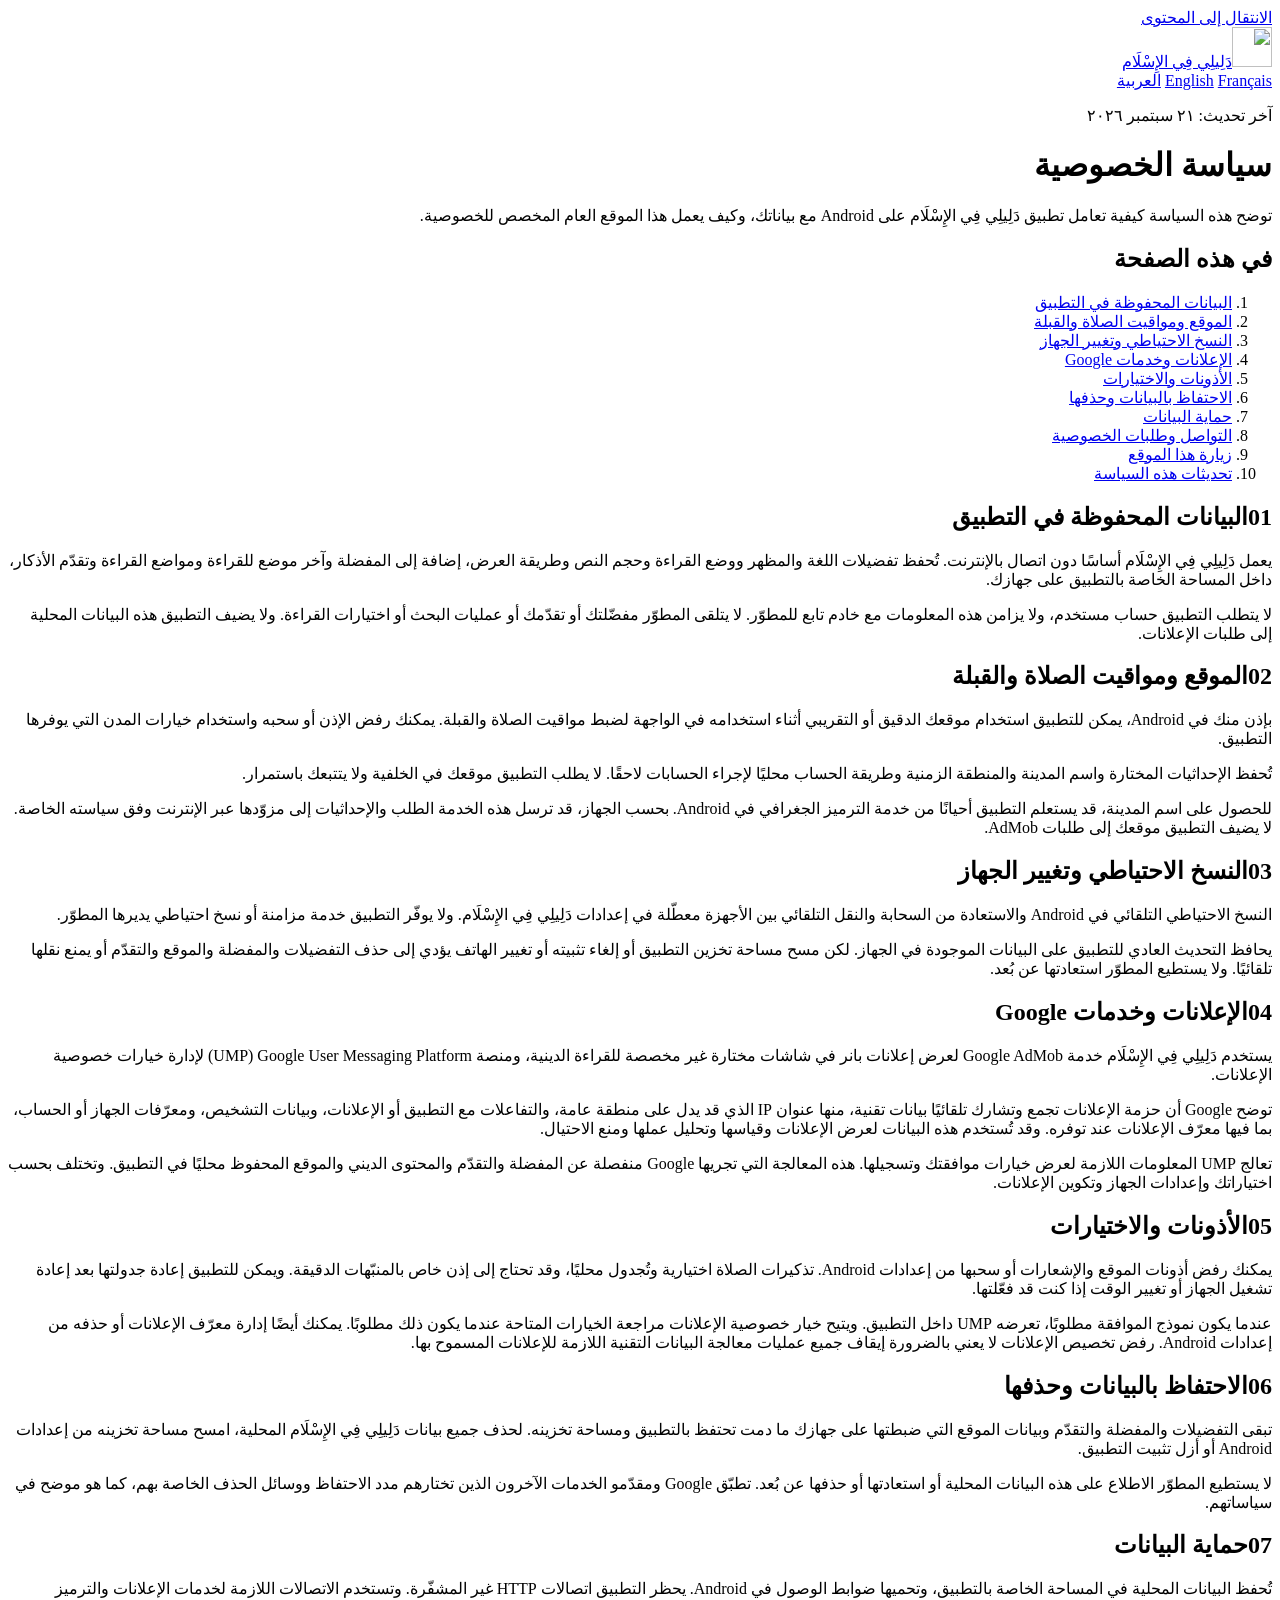
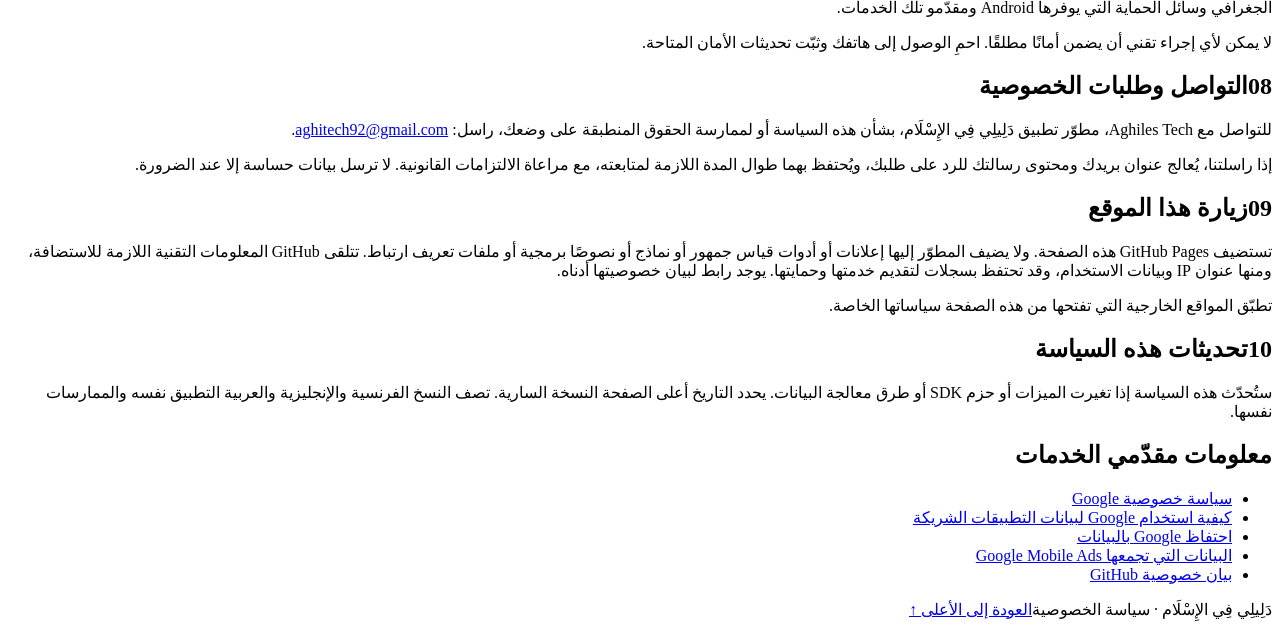
==== docs/ar/index.html @ b2ae5cad "Publish Dalili fi al-Islam privacy site" ====
<!doctype html>
<html lang="ar" dir="rtl">
<head>
  <meta charset="utf-8">
  <meta name="viewport" content="width=device-width, initial-scale=1">
  <meta name="description" content="سياسة الخصوصية — دَلِيلِي فِي الإِسْلَام. آخر تحديث: ٢١ سبتمبر ٢٠٢٦.">
  <meta name="theme-color" content="#123c43">
  <meta name="referrer" content="strict-origin-when-cross-origin">
  <meta http-equiv="Content-Security-Policy" content="default-src 'none'; style-src 'self'; img-src 'self'; base-uri 'none'; form-action 'none'">
  <title>سياسة الخصوصية · دَلِيلِي فِي الإِسْلَام</title>
  <link rel="canonical" href="https://aghitech92.github.io/dalili-fi-al-islam-privacy/ar/">
  <link rel="alternate" hreflang="fr" href="https://aghitech92.github.io/dalili-fi-al-islam-privacy/fr/">
  <link rel="alternate" hreflang="en" href="https://aghitech92.github.io/dalili-fi-al-islam-privacy/en/">
  <link rel="alternate" hreflang="ar" href="https://aghitech92.github.io/dalili-fi-al-islam-privacy/ar/">
  <link rel="alternate" hreflang="x-default" href="https://aghitech92.github.io/dalili-fi-al-islam-privacy/">
  <link rel="icon" href="../icon.svg" type="image/svg+xml">
  <link rel="stylesheet" href="../styles.css">
</head>
<body id="top">
  <a class="skip" href="#main">الانتقال إلى المحتوى</a>
  <header class="site-header">
    <div class="header-inner">
      <a class="brand" href="../ar/"><img src="../icon.svg" alt="" width="40" height="40"><span>دَلِيلِي فِي الإِسْلَام</span></a>
      <nav class="languages" aria-label="اختيار اللغة">
        <a href="../fr/" lang="fr" dir="ltr" hreflang="fr">Français</a>
        <a href="../en/" lang="en" dir="ltr" hreflang="en">English</a>
        <a href="../ar/" lang="ar" dir="rtl" hreflang="ar" aria-current="page">العربية</a>
      </nav>
    </div>
  </header>
  <main id="main" tabindex="-1">
    <div class="intro">
      <p class="updated"><time datetime="2026-09-21">آخر تحديث: ٢١ سبتمبر ٢٠٢٦</time></p>
      <h1>سياسة الخصوصية</h1>
      <p class="lead">توضح هذه السياسة كيفية تعامل تطبيق دَلِيلِي فِي الإِسْلَام على Android مع بياناتك، وكيف يعمل هذا الموقع العام المخصص للخصوصية.</p>
    </div>
    <div class="document-layout">
      <aside class="toc">
        <nav aria-label="في هذه الصفحة">
          <h2>في هذه الصفحة</h2>
          <ol>
            <li><a href="#local">البيانات المحفوظة في التطبيق</a></li>
            <li><a href="#location">الموقع ومواقيت الصلاة والقبلة</a></li>
            <li><a href="#backup">النسخ الاحتياطي وتغيير الجهاز</a></li>
            <li><a href="#ads">الإعلانات وخدمات Google</a></li>
            <li><a href="#choices">الأذونات والاختيارات</a></li>
            <li><a href="#retention">الاحتفاظ بالبيانات وحذفها</a></li>
            <li><a href="#security">حماية البيانات</a></li>
            <li><a href="#contact">التواصل وطلبات الخصوصية</a></li>
            <li><a href="#website">زيارة هذا الموقع</a></li>
            <li><a href="#changes">تحديثات هذه السياسة</a></li>
          </ol>
        </nav>
      </aside>
      <article aria-label="سياسة الخصوصية">
        <section id="local" aria-labelledby="heading-local">
          <h2 id="heading-local"><span class="number" aria-hidden="true">01</span>البيانات المحفوظة في التطبيق</h2>
          <p>يعمل دَلِيلِي فِي الإِسْلَام أساسًا دون اتصال بالإنترنت. تُحفظ تفضيلات اللغة والمظهر ووضع القراءة وحجم النص وطريقة العرض، إضافة إلى المفضلة وآخر موضع للقراءة ومواضع القراءة وتقدّم الأذكار، داخل المساحة الخاصة بالتطبيق على جهازك.</p>
          <p>لا يتطلب التطبيق حساب مستخدم، ولا يزامن هذه المعلومات مع خادم تابع للمطوّر. لا يتلقى المطوّر مفضّلتك أو تقدّمك أو عمليات البحث أو اختيارات القراءة. ولا يضيف التطبيق هذه البيانات المحلية إلى طلبات الإعلانات.</p>
        </section>
        <section id="location" aria-labelledby="heading-location">
          <h2 id="heading-location"><span class="number" aria-hidden="true">02</span>الموقع ومواقيت الصلاة والقبلة</h2>
          <p>بإذن منك في Android، يمكن للتطبيق استخدام موقعك الدقيق أو التقريبي أثناء استخدامه في الواجهة لضبط مواقيت الصلاة والقبلة. يمكنك رفض الإذن أو سحبه واستخدام خيارات المدن التي يوفرها التطبيق.</p>
          <p>تُحفظ الإحداثيات المختارة واسم المدينة والمنطقة الزمنية وطريقة الحساب محليًا لإجراء الحسابات لاحقًا. لا يطلب التطبيق موقعك في الخلفية ولا يتتبعك باستمرار.</p>
          <p>للحصول على اسم المدينة، قد يستعلم التطبيق أحيانًا من خدمة الترميز الجغرافي في Android. بحسب الجهاز، قد ترسل هذه الخدمة الطلب والإحداثيات إلى مزوّدها عبر الإنترنت وفق سياسته الخاصة. لا يضيف التطبيق موقعك إلى طلبات AdMob.</p>
        </section>
        <section id="backup" aria-labelledby="heading-backup">
          <h2 id="heading-backup"><span class="number" aria-hidden="true">03</span>النسخ الاحتياطي وتغيير الجهاز</h2>
          <p>النسخ الاحتياطي التلقائي في Android والاستعادة من السحابة والنقل التلقائي بين الأجهزة معطّلة في إعدادات دَلِيلِي فِي الإِسْلَام. ولا يوفّر التطبيق خدمة مزامنة أو نسخ احتياطي يديرها المطوّر.</p>
          <p>يحافظ التحديث العادي للتطبيق على البيانات الموجودة في الجهاز. لكن مسح مساحة تخزين التطبيق أو إلغاء تثبيته أو تغيير الهاتف يؤدي إلى حذف التفضيلات والمفضلة والموقع والتقدّم أو يمنع نقلها تلقائيًا. ولا يستطيع المطوّر استعادتها عن بُعد.</p>
        </section>
        <section id="ads" aria-labelledby="heading-ads">
          <h2 id="heading-ads"><span class="number" aria-hidden="true">04</span>الإعلانات وخدمات Google</h2>
          <p>يستخدم دَلِيلِي فِي الإِسْلَام خدمة Google AdMob لعرض إعلانات بانر في شاشات مختارة غير مخصصة للقراءة الدينية، ومنصة Google User Messaging Platform ‏(UMP) لإدارة خيارات خصوصية الإعلانات.</p>
          <p>توضح Google أن حزمة الإعلانات تجمع وتشارك تلقائيًا بيانات تقنية، منها عنوان IP الذي قد يدل على منطقة عامة، والتفاعلات مع التطبيق أو الإعلانات، وبيانات التشخيص، ومعرّفات الجهاز أو الحساب، بما فيها معرّف الإعلانات عند توفره. وقد تُستخدم هذه البيانات لعرض الإعلانات وقياسها وتحليل عملها ومنع الاحتيال.</p>
          <p>تعالج UMP المعلومات اللازمة لعرض خيارات موافقتك وتسجيلها. هذه المعالجة التي تجريها Google منفصلة عن المفضلة والتقدّم والمحتوى الديني والموقع المحفوظ محليًا في التطبيق. وتختلف بحسب اختياراتك وإعدادات الجهاز وتكوين الإعلانات.</p>
        </section>
        <section id="choices" aria-labelledby="heading-choices">
          <h2 id="heading-choices"><span class="number" aria-hidden="true">05</span>الأذونات والاختيارات</h2>
          <p>يمكنك رفض أذونات الموقع والإشعارات أو سحبها من إعدادات Android. تذكيرات الصلاة اختيارية وتُجدول محليًا، وقد تحتاج إلى إذن خاص بالمنبّهات الدقيقة. ويمكن للتطبيق إعادة جدولتها بعد إعادة تشغيل الجهاز أو تغيير الوقت إذا كنت قد فعّلتها.</p>
          <p>عندما يكون نموذج الموافقة مطلوبًا، تعرضه UMP داخل التطبيق. ويتيح خيار خصوصية الإعلانات مراجعة الخيارات المتاحة عندما يكون ذلك مطلوبًا. يمكنك أيضًا إدارة معرّف الإعلانات أو حذفه من إعدادات Android. رفض تخصيص الإعلانات لا يعني بالضرورة إيقاف جميع عمليات معالجة البيانات التقنية اللازمة للإعلانات المسموح بها.</p>
        </section>
        <section id="retention" aria-labelledby="heading-retention">
          <h2 id="heading-retention"><span class="number" aria-hidden="true">06</span>الاحتفاظ بالبيانات وحذفها</h2>
          <p>تبقى التفضيلات والمفضلة والتقدّم وبيانات الموقع التي ضبطتها على جهازك ما دمت تحتفظ بالتطبيق ومساحة تخزينه. لحذف جميع بيانات دَلِيلِي فِي الإِسْلَام المحلية، امسح مساحة تخزينه من إعدادات Android أو أزل تثبيت التطبيق.</p>
          <p>لا يستطيع المطوّر الاطلاع على هذه البيانات المحلية أو استعادتها أو حذفها عن بُعد. تطبّق Google ومقدّمو الخدمات الآخرون الذين تختارهم مدد الاحتفاظ ووسائل الحذف الخاصة بهم، كما هو موضح في سياساتهم.</p>
        </section>
        <section id="security" aria-labelledby="heading-security">
          <h2 id="heading-security"><span class="number" aria-hidden="true">07</span>حماية البيانات</h2>
          <p>تُحفظ البيانات المحلية في المساحة الخاصة بالتطبيق، وتحميها ضوابط الوصول في Android. يحظر التطبيق اتصالات HTTP غير المشفّرة. وتستخدم الاتصالات اللازمة لخدمات الإعلانات والترميز الجغرافي وسائل الحماية التي يوفرها Android ومقدّمو تلك الخدمات.</p>
          <p>لا يمكن لأي إجراء تقني أن يضمن أمانًا مطلقًا. احمِ الوصول إلى هاتفك وثبّت تحديثات الأمان المتاحة.</p>
        </section>
        <section id="contact" aria-labelledby="heading-contact">
          <h2 id="heading-contact"><span class="number" aria-hidden="true">08</span>التواصل وطلبات الخصوصية</h2>
          <p>للتواصل مع Aghiles Tech، مطوّر تطبيق دَلِيلِي فِي الإِسْلَام، بشأن هذه السياسة أو لممارسة الحقوق المنطبقة على وضعك، راسل: <a href="mailto:aghitech92@gmail.com" dir="ltr">aghitech92@gmail.com</a>.</p>
          <p>إذا راسلتنا، يُعالج عنوان بريدك ومحتوى رسالتك للرد على طلبك، ويُحتفظ بهما طوال المدة اللازمة لمتابعته، مع مراعاة الالتزامات القانونية. لا ترسل بيانات حساسة إلا عند الضرورة.</p>
        </section>
        <section id="website" aria-labelledby="heading-website">
          <h2 id="heading-website"><span class="number" aria-hidden="true">09</span>زيارة هذا الموقع</h2>
          <p>تستضيف GitHub Pages هذه الصفحة. ولا يضيف المطوّر إليها إعلانات أو أدوات قياس جمهور أو نماذج أو نصوصًا برمجية أو ملفات تعريف ارتباط. تتلقى GitHub المعلومات التقنية اللازمة للاستضافة، ومنها عنوان IP وبيانات الاستخدام، وقد تحتفظ بسجلات لتقديم خدمتها وحمايتها. يوجد رابط لبيان خصوصيتها أدناه.</p>
          <p>تطبّق المواقع الخارجية التي تفتحها من هذه الصفحة سياساتها الخاصة.</p>
        </section>
        <section id="changes" aria-labelledby="heading-changes">
          <h2 id="heading-changes"><span class="number" aria-hidden="true">10</span>تحديثات هذه السياسة</h2>
          <p>ستُحدّث هذه السياسة إذا تغيرت الميزات أو حزم SDK أو طرق معالجة البيانات. يحدد التاريخ أعلى الصفحة النسخة السارية. تصف النسخ الفرنسية والإنجليزية والعربية التطبيق نفسه والممارسات نفسها.</p>
        </section>
        <section class="providers" aria-labelledby="providers-title">
          <h2 id="providers-title">معلومات مقدّمي الخدمات</h2>
          <ul>
            <li><a href="https://policies.google.com/privacy?hl=ar">سياسة خصوصية Google</a></li>
            <li><a href="https://policies.google.com/technologies/partner-sites?hl=ar">كيفية استخدام Google لبيانات التطبيقات الشريكة</a></li>
            <li><a href="https://policies.google.com/technologies/retention?hl=ar">احتفاظ Google بالبيانات</a></li>
            <li><a href="https://developers.google.com/admob/android/privacy/play-data-disclosure?hl=ar">البيانات التي تجمعها Google Mobile Ads</a></li>
            <li><a href="https://docs.github.com/en/site-policy/privacy-policies/github-general-privacy-statement">بيان خصوصية GitHub</a></li>
          </ul>
        </section>
      </article>
    </div>
  </main>
  <footer><span>دَلِيلِي فِي الإِسْلَام · سياسة الخصوصية</span><a href="#top">العودة إلى الأعلى ↑</a></footer>
</body>
</html>
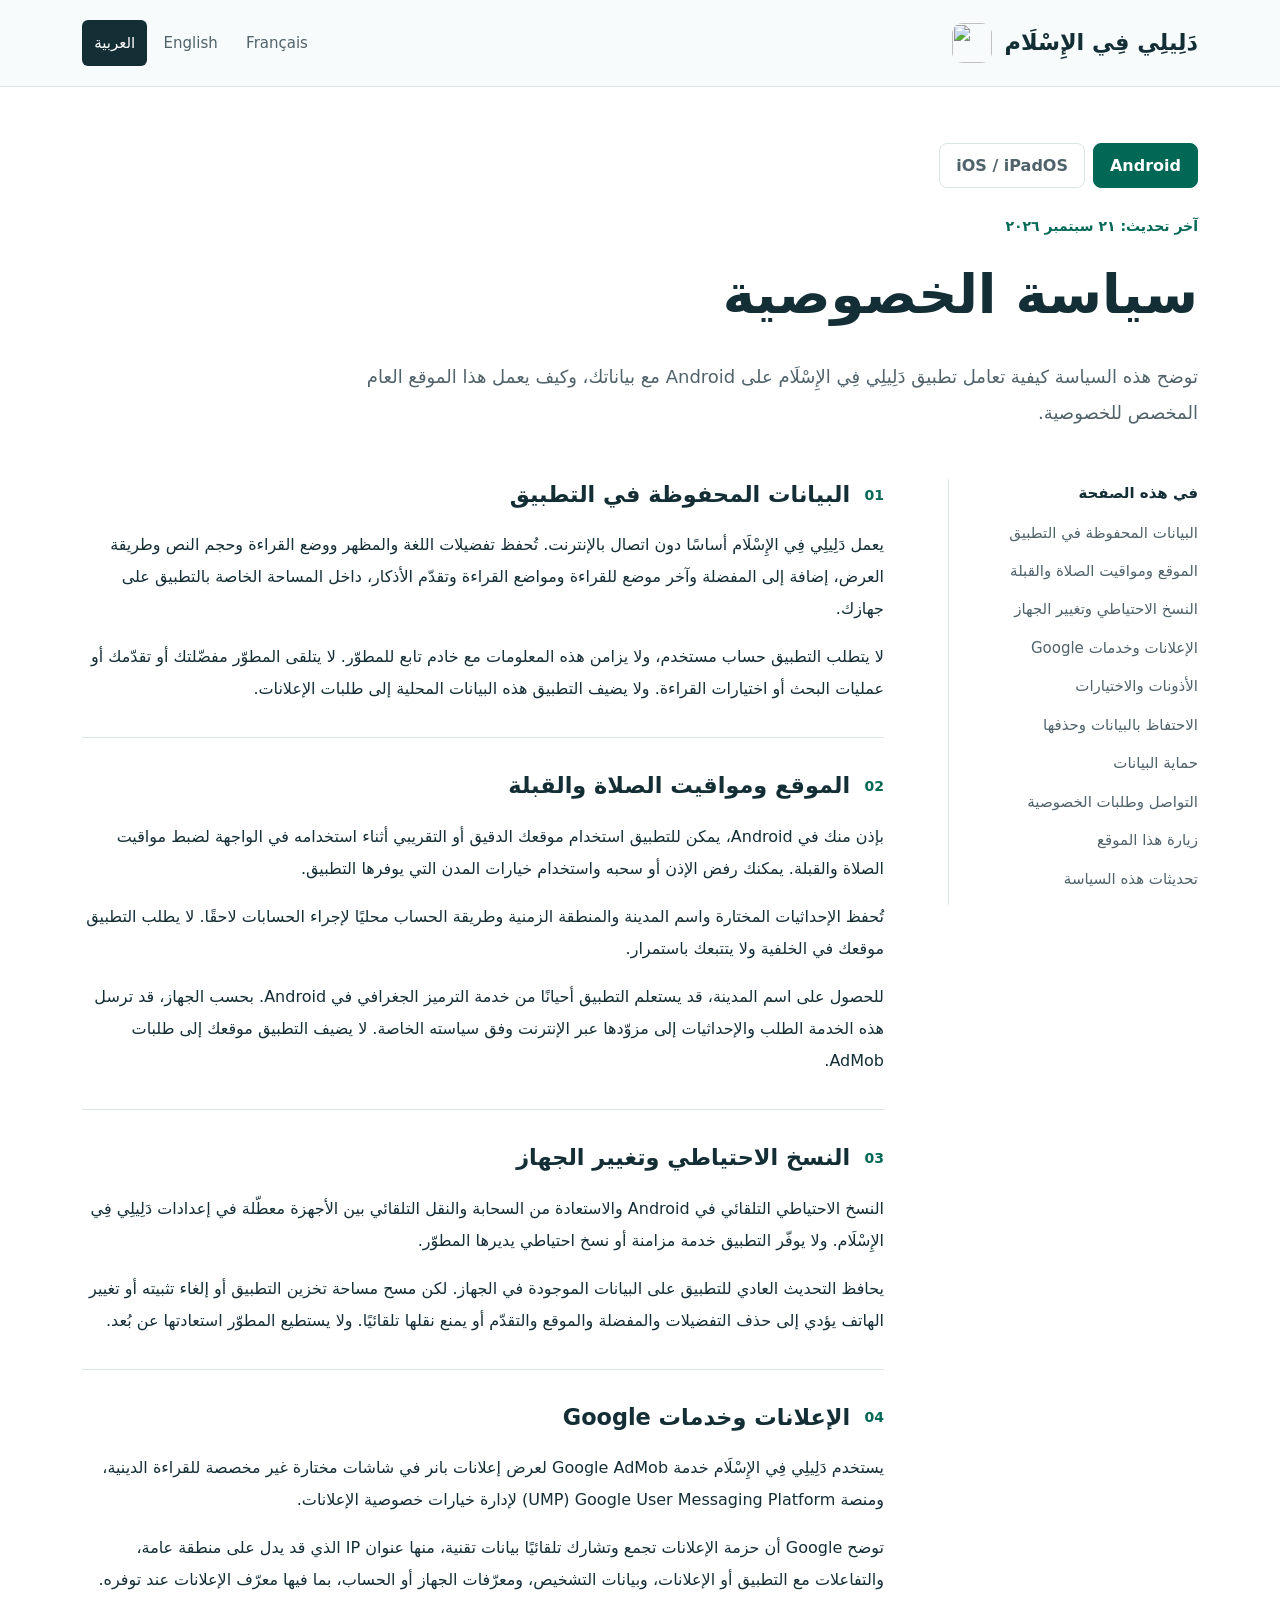
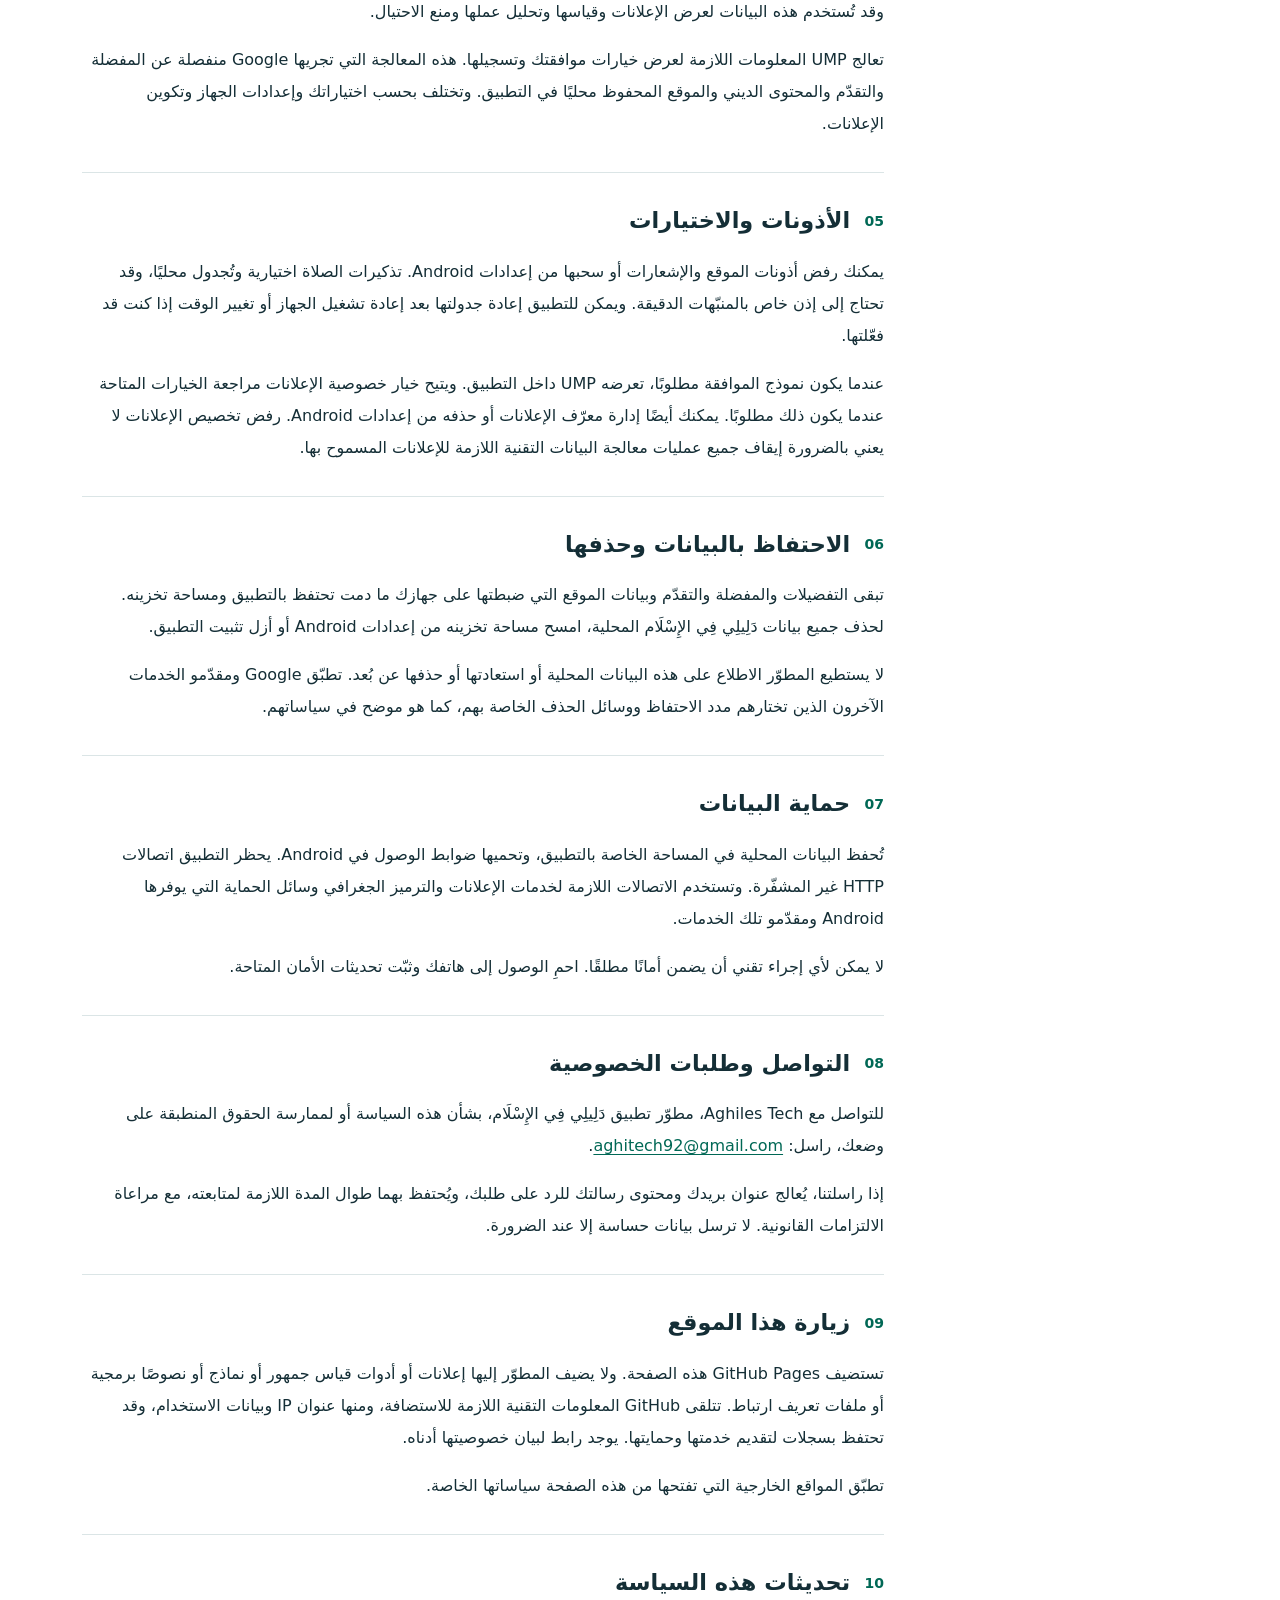
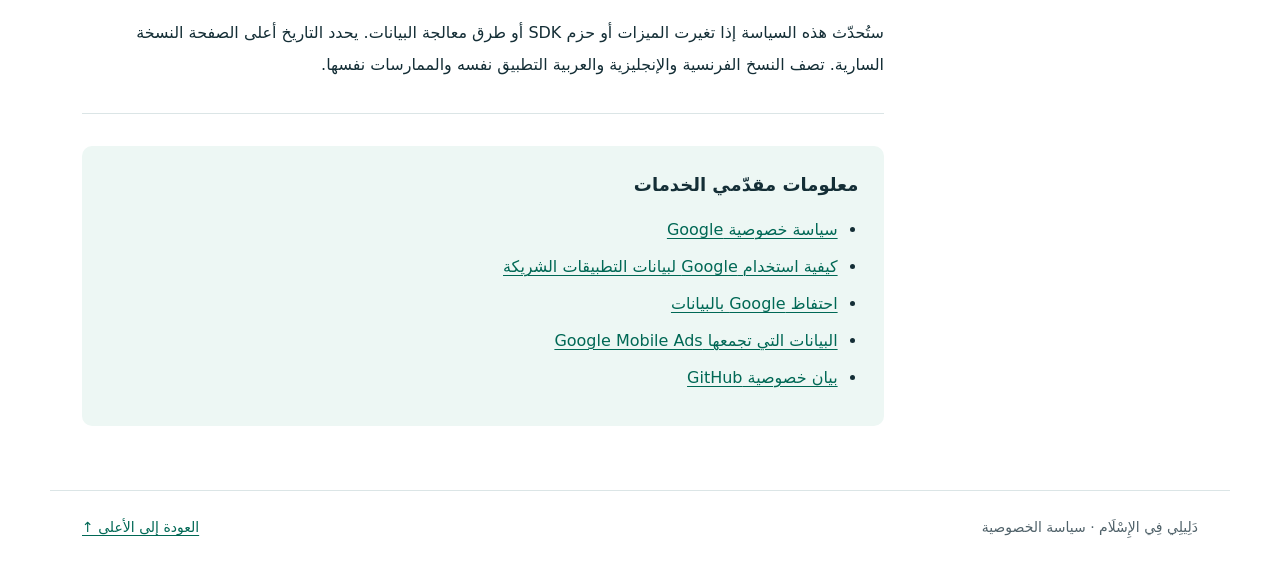
==== commit fdae213a: "Ajouter les politiques de confidentialité iOS et iPadOS" ====
--- a/docs/ar/index.html
+++ b/docs/ar/index.html
@@ -3,7 +3,7 @@
 <head>
   <meta charset="utf-8">
   <meta name="viewport" content="width=device-width, initial-scale=1">
-  <meta name="description" content="سياسة الخصوصية — دَلِيلِي فِي الإِسْلَام. آخر تحديث: ٢١ سبتمبر ٢٠٢٦.">
+  <meta name="description" content="سياسة الخصوصية — دَلِيلِي فِي الإِسْلَام — Android. آخر تحديث: ٢١ سبتمبر ٢٠٢٦.">
   <meta name="theme-color" content="#123c43">
   <meta name="referrer" content="strict-origin-when-cross-origin">
   <meta http-equiv="Content-Security-Policy" content="default-src 'none'; style-src 'self'; img-src 'self'; base-uri 'none'; form-action 'none'">
@@ -16,11 +16,11 @@
   <link rel="icon" href="../icon.svg" type="image/svg+xml">
   <link rel="stylesheet" href="../styles.css">
 </head>
-<body id="top">
+<body id="top" data-platform="android">
   <a class="skip" href="#main">الانتقال إلى المحتوى</a>
   <header class="site-header">
     <div class="header-inner">
-      <a class="brand" href="../ar/"><img src="../icon.svg" alt="" width="40" height="40"><span>دَلِيلِي فِي الإِسْلَام</span></a>
+      <a class="brand" href="../ar/"><img src="../icon.svg" alt="" width="40" height="40"><span dir="rtl">دَلِيلِي فِي الإِسْلَام</span></a>
       <nav class="languages" aria-label="اختيار اللغة">
         <a href="../fr/" lang="fr" dir="ltr" hreflang="fr">Français</a>
         <a href="../en/" lang="en" dir="ltr" hreflang="en">English</a>
@@ -30,6 +30,10 @@
   </header>
   <main id="main" tabindex="-1">
     <div class="intro">
+      <nav class="platforms" aria-label="اختيار المنصة">
+        <a href="../ar/" dir="ltr" aria-current="page">Android</a>
+        <a href="../ios/ar/" dir="ltr">iOS / iPadOS</a>
+      </nav>
       <p class="updated"><time datetime="2026-09-21">آخر تحديث: ٢١ سبتمبر ٢٠٢٦</time></p>
       <h1>سياسة الخصوصية</h1>
       <p class="lead">توضح هذه السياسة كيفية تعامل تطبيق دَلِيلِي فِي الإِسْلَام على Android مع بياناتك، وكيف يعمل هذا الموقع العام المخصص للخصوصية.</p>
--- a/docs/styles.css
+++ b/docs/styles.css
@@ -0,0 +1,50 @@
+:root{color-scheme:light;--ink:#142e36;--muted:#50626a;--accent:#006855;--gold:#9a6900;--line:#dbe5e6;--pale:#edf7f4;--paper:#fff;font-family:system-ui,-apple-system,"Segoe UI",Tahoma,Arial,sans-serif;font-size:100%;line-height:1.75;color:var(--ink);background:var(--paper);overflow-x:hidden}
+*{box-sizing:border-box}
+body{margin:0;min-width:0;overflow-x:hidden}
+a{color:var(--accent);text-underline-offset:.2em;text-decoration-thickness:.075em}
+a:hover{text-decoration-thickness:.14em}
+a:focus-visible{outline:3px solid var(--gold);outline-offset:5px;border-radius:3px}
+.skip{position:absolute;inset-inline-start:1rem;top:-6rem;z-index:10;background:white;padding:.8rem 1.2rem}
+.skip:focus{top:1rem}
+.site-header{border-block-end:1px solid var(--line);background:#f8fbfb}
+.header-inner{max-width:1180px;margin-inline:auto;padding:1.25rem 2rem;display:flex;align-items:center;justify-content:space-between;gap:1.5rem;flex-wrap:wrap}
+.brand{display:inline-flex;align-items:center;gap:.75rem;text-decoration:none;color:var(--ink);font-size:1.4rem;font-weight:750;line-height:1.3}
+.brand img{display:block;border-radius:11px}
+.languages{display:flex;flex-wrap:wrap;gap:.25rem}
+.languages a{padding:.55rem .7rem;min-height:44px;display:inline-flex;align-items:center;text-decoration:none;font-size:.9375rem;border:1px solid transparent;border-radius:6px;color:var(--muted)}
+.languages a:hover{background:var(--pale);color:var(--accent)}
+.languages a[aria-current=page]{background:var(--ink);color:white}
+main{max-width:1180px;min-width:0;margin-inline:auto;padding:3.5rem 2rem 2rem}
+.intro{max-width:850px;margin-block-end:3rem}
+.platforms{display:flex;flex-wrap:wrap;gap:.5rem;margin-block-end:1.5rem}
+.platforms a{padding:.55rem 1rem;min-height:44px;border:1px solid var(--line);border-radius:8px;text-decoration:none;font-weight:650;line-height:1.6;color:var(--muted)}
+.platforms a:hover{background:var(--pale);color:var(--accent)}
+.platforms a[aria-current=page]{background:var(--accent);border-color:var(--accent);color:white}
+.updated{font-size:.875rem;color:var(--accent);font-weight:650;margin:0 0 1rem}
+h1{font-size:clamp(2rem,4.5vw,3.4rem);line-height:1.14;letter-spacing:-.035em;font-weight:750;margin:0 0 1.5rem;overflow-wrap:anywhere}
+.lead{font-size:1.125rem;line-height:1.8;color:var(--muted);margin:0}
+.document-layout{display:grid;grid-template-columns:250px minmax(0,1fr);gap:4rem;align-items:start}
+.toc{position:sticky;top:1.5rem;padding-block:.25rem;padding-inline-end:1.5rem;border-inline-end:1px solid var(--line)}
+.toc h2{font-size:.9375rem;margin:0 0 .75rem}
+.toc ol{list-style:none;margin:0;padding:0}
+.toc li{margin-block:.3rem}
+.toc a{display:block;padding-block:.35rem;color:var(--muted);font-size:.9375rem;line-height:1.5;text-decoration:none}
+.toc a:hover{color:var(--accent);text-decoration:underline}
+article{min-width:0}
+article section{scroll-margin-top:1.5rem;padding-block-end:2rem;margin-block-end:2rem;border-block-end:1px solid var(--line)}
+h2{font-size:1.4rem;line-height:1.4;font-weight:700;margin:0 0 1.2rem;overflow-wrap:anywhere}
+.number{font-size:.875rem;font-weight:650;color:var(--accent);margin-inline-end:.9rem;vertical-align:middle;white-space:nowrap}
+p{margin:0 0 1rem;overflow-wrap:anywhere}
+p:last-child{margin-block-end:0}
+.providers{background:var(--pale);padding:1.6rem;border-radius:10px;border:0}
+.providers h2{font-size:1.125rem}
+.providers ul{padding-inline-start:1.3rem;margin:0}
+.providers li{margin-block:.55rem}
+footer{max-width:1180px;margin-inline:auto;padding:1.5rem 2rem 2.5rem;display:flex;justify-content:space-between;gap:1rem;flex-wrap:wrap;color:var(--muted);font-size:.875rem;border-block-start:1px solid var(--line)}
+[dir=rtl] h1{letter-spacing:0;line-height:1.45}
+[dir=rtl] p{line-height:2}
+[dir=rtl] .brand{direction:ltr;unicode-bidi:isolate}
+a[dir=ltr]{unicode-bidi:isolate;display:inline-block}
+@media(max-width:900px){.document-layout{grid-template-columns:minmax(0,1fr);gap:2rem}.toc{position:static;border-inline-end:0;background:#f8fbfb;border:1px solid var(--line);border-radius:8px;padding:1.25rem}.toc ol{columns:2;column-gap:2rem}.toc li{break-inside:avoid}.toc a{padding-block:.55rem}.intro{margin-block-end:2rem}}
+@media(max-width:520px){.header-inner{padding:1rem;gap:1rem;display:grid;grid-template-columns:minmax(0,1fr)}.brand{max-width:100%;overflow-wrap:anywhere}.languages{gap:.15rem;max-width:100%}.languages a{padding:.55rem .6rem}main{padding:2.2rem 1.2rem 1rem}.intro,.document-layout,.toc,article{min-width:0;max-width:100%}.toc ol{columns:1}.lead{font-size:1rem}h2{font-size:1.25rem}footer{padding:1.2rem}.providers{padding:1.25rem}}
+@media print{.site-header,.toc,.skip,footer{display:none}main{max-width:none;padding:0}.document-layout{display:block}.intro{margin-block-end:2rem}article section{break-inside:avoid;margin-block-end:1rem;padding-block-end:1rem}a{color:inherit}.providers{background:none;border:1px solid #aaa}h1{font-size:2rem}}
